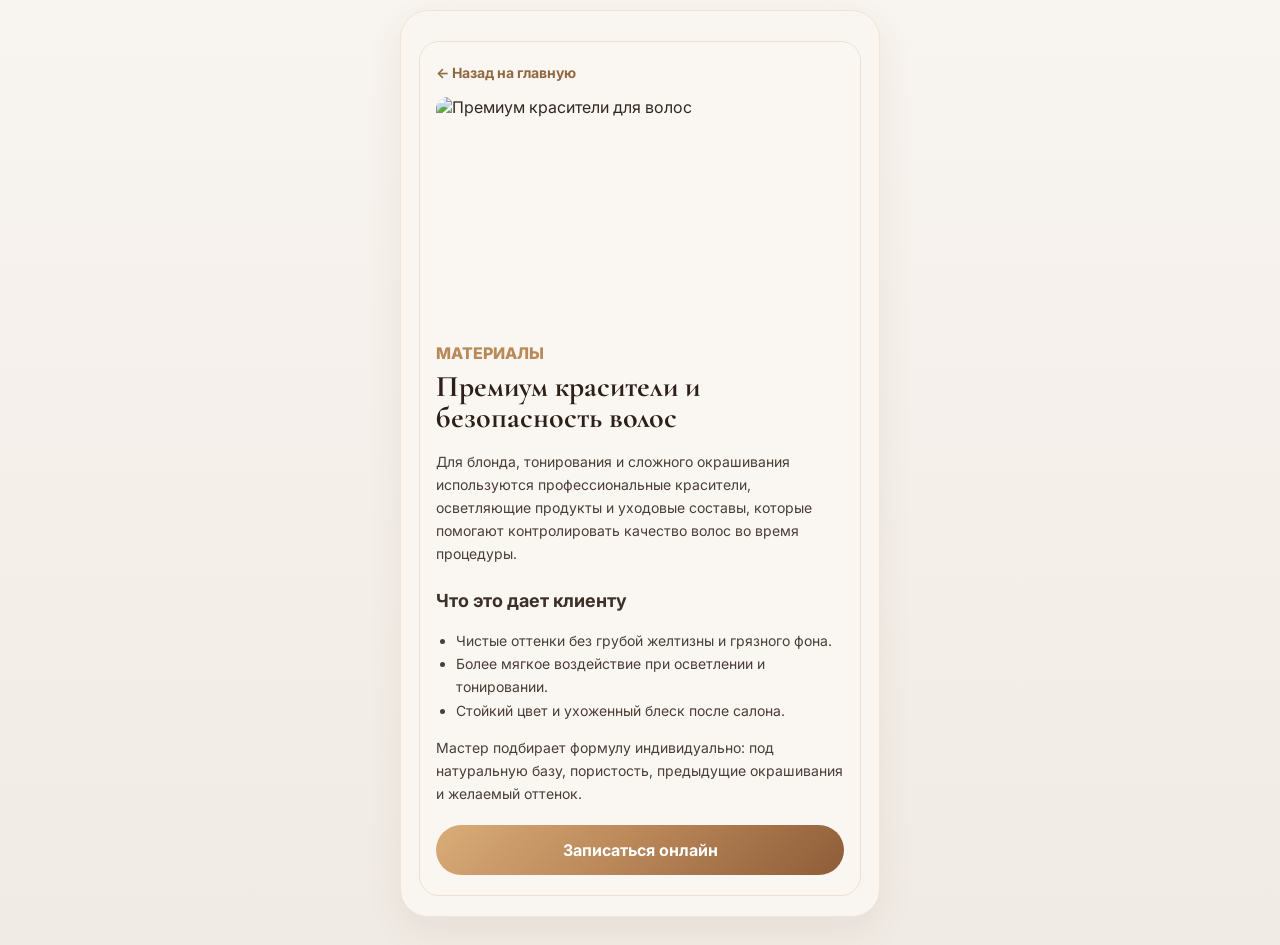
==== about/dyes/index.html @ 23b587bc "Add files via upload" ====
<!DOCTYPE html>
<html lang="ru">
<head>
  <meta charset="UTF-8" />
  <meta name="viewport" content="width=device-width, initial-scale=1.0" />
  <title>Премиум красители для волос в Уфе | Территория красоты</title>
  <meta name="description" content="В салоне «Территория красоты» используются профессиональные красители и уходы для безопасного блонда, тонирования и сложного окрашивания." />
  <link rel="preconnect" href="https://fonts.googleapis.com">
  <link rel="preconnect" href="https://fonts.gstatic.com" crossorigin>
  <link href="https://fonts.googleapis.com/css2?family=Inter:wght@400;500;600;700;800&family=Cormorant+Garamond:wght@500;600;700&display=swap" rel="stylesheet">
  <link rel="icon" type="image/png" href="../../assets/img/common/logo-mark.png">
  <script type="application/ld+json">
  {"@context":"https://schema.org","@type":"AboutPage","name":"Премиум красители и материалы","description":"Профессиональные материалы для окрашивания волос в салоне Территория красоты.","mainEntity":{"@type":"BeautySalon","name":"Территория красоты","makesOffer":[{"@type":"Offer","itemOffered":{"@type":"Service","name":"Безопасное окрашивание волос"}},{"@type":"Offer","itemOffered":{"@type":"Service","name":"Тонирование волос"}}]}}
  </script>
  <style>
    :root { --page:#f9f6f1; --text:#332823; --line:#eadfd4; --accent:#b98957; --accent-dark:#916840; --shadow:0 14px 36px rgba(98,72,49,.08); }
    *{box-sizing:border-box;} body{margin:0;font-family:Inter,sans-serif;background:linear-gradient(180deg,#f8f4ef,#f1ebe5);color:var(--text);} img{display:block;max-width:100%;}.shell{width:min(100%,500px);margin:0 auto;padding:10px 10px 28px;}.phone{background:var(--page);border:1px solid #eee4da;border-radius:28px;box-shadow:var(--shadow);overflow:hidden;min-height:calc(100vh - 20px);}.section{padding:30px 18px 20px;}.card{background:#faf7f2;border:1px solid var(--line);border-radius:20px;padding:20px 16px;}.back{display:inline-flex;color:var(--accent-dark);text-decoration:none;font-weight:700;font-size:14px;margin-bottom:16px;}.eyebrow{color:var(--accent);text-transform:uppercase;font-weight:800;font-size:16px;margin:0 0 8px;}h1{margin:0 0 16px;font-family:"Cormorant Garamond",serif;font-size:30px;line-height:1.06;color:#2d2019;}.content{font-size:14px;color:#4a3e37;line-height:1.65;}.content h2{font-size:18px;color:#3c3029;margin:20px 0 10px;}.content ul{padding-left:20px;}.btn{min-height:50px;border-radius:999px;display:flex;align-items:center;justify-content:center;margin-top:20px;padding:0 20px;color:#fff;background:linear-gradient(135deg,#d9ad78,#b98658 48%,#8e5d38);text-decoration:none;font-weight:700;}@media(max-width:480px){.shell{padding:0}.phone{border-radius:0;border-left:0;border-right:0}}
  </style>
</head>
<body><main class="shell"><div class="phone"><section class="section"><div class="card">
  <a href="../../index.html#about" class="back">← Назад на главную</a>
  <img src="../../assets/img/about/dyes.png" alt="Премиум красители для волос" style="width:100%;border-radius:12px;margin-bottom:16px;object-fit:cover;aspect-ratio:16/9;">
  <div class="eyebrow">Материалы</div>
  <h1>Премиум красители и безопасность волос</h1>
  <div class="content">
    <p>Для блонда, тонирования и сложного окрашивания используются профессиональные красители, осветляющие продукты и уходовые составы, которые помогают контролировать качество волос во время процедуры.</p>
    <h2>Что это дает клиенту</h2>
    <ul><li>Чистые оттенки без грубой желтизны и грязного фона.</li><li>Более мягкое воздействие при осветлении и тонировании.</li><li>Стойкий цвет и ухоженный блеск после салона.</li></ul>
    <p>Мастер подбирает формулу индивидуально: под натуральную базу, пористость, предыдущие окрашивания и желаемый оттенок.</p>
  </div>
  <a class="btn" href="https://yandex.ru/business/widget/request/company/125972859834" target="_blank" rel="noopener noreferrer">Записаться онлайн</a>
</div></section></div></main></body></html>
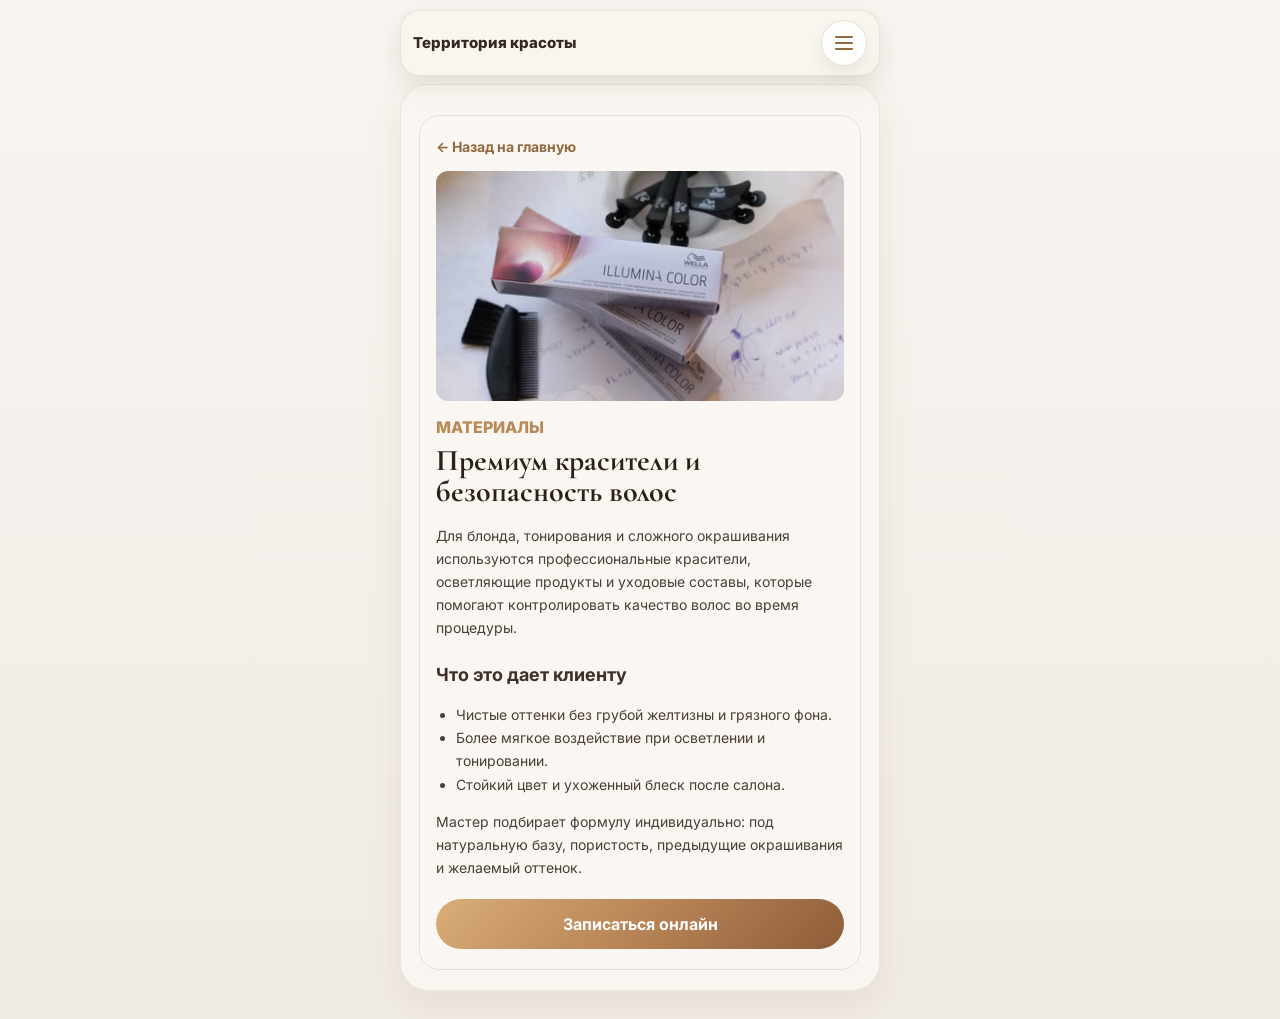
==== commit 6b08058d: "update 23.04 update 23.04 - правки текста, CEO и GEO, кнопки записаться" ====
--- a/about/dyes/index.html
+++ b/about/dyes/index.html
@@ -1,10 +1,10 @@
-<!DOCTYPE html>
+﻿<!DOCTYPE html>
 <html lang="ru">
 <head>
   <meta charset="UTF-8" />
   <meta name="viewport" content="width=device-width, initial-scale=1.0" />
-  <title>Премиум красители для волос в Уфе | Территория красоты</title>
-  <meta name="description" content="В салоне «Территория красоты» используются профессиональные красители и уходы для безопасного блонда, тонирования и сложного окрашивания." />
+  <title>Материалы для окрашивания волос в Уфе | Территория красоты</title>
+  <meta name="description" content="Какие материалы и уходы важны для блонда, тонирования и сложного окрашивания в студии «Территория красоты» в Уфе." />
   <link rel="preconnect" href="https://fonts.googleapis.com">
   <link rel="preconnect" href="https://fonts.gstatic.com" crossorigin>
   <link href="https://fonts.googleapis.com/css2?family=Inter:wght@400;500;600;700;800&family=Cormorant+Garamond:wght@500;600;700&display=swap" rel="stylesheet">
@@ -15,9 +15,1013 @@
   <style>
     :root { --page:#f9f6f1; --text:#332823; --line:#eadfd4; --accent:#b98957; --accent-dark:#916840; --shadow:0 14px 36px rgba(98,72,49,.08); }
     *{box-sizing:border-box;} body{margin:0;font-family:Inter,sans-serif;background:linear-gradient(180deg,#f8f4ef,#f1ebe5);color:var(--text);} img{display:block;max-width:100%;}.shell{width:min(100%,500px);margin:0 auto;padding:10px 10px 28px;}.phone{background:var(--page);border:1px solid #eee4da;border-radius:28px;box-shadow:var(--shadow);overflow:hidden;min-height:calc(100vh - 20px);}.section{padding:30px 18px 20px;}.card{background:#faf7f2;border:1px solid var(--line);border-radius:20px;padding:20px 16px;}.back{display:inline-flex;color:var(--accent-dark);text-decoration:none;font-weight:700;font-size:14px;margin-bottom:16px;}.eyebrow{color:var(--accent);text-transform:uppercase;font-weight:800;font-size:16px;margin:0 0 8px;}h1{margin:0 0 16px;font-family:"Cormorant Garamond",serif;font-size:30px;line-height:1.06;color:#2d2019;}.content{font-size:14px;color:#4a3e37;line-height:1.65;}.content h2{font-size:18px;color:#3c3029;margin:20px 0 10px;}.content ul{padding-left:20px;}.btn{min-height:50px;border-radius:999px;display:flex;align-items:center;justify-content:center;margin-top:20px;padding:0 20px;color:#fff;background:linear-gradient(135deg,#d9ad78,#b98658 48%,#8e5d38);text-decoration:none;font-weight:700;}@media(max-width:480px){.shell{padding:0}.phone{border-radius:0;border-left:0;border-right:0}}
+
+
+    .site-menu-toggle {
+      display: none;
+      width: 36px;
+      height: 36px;
+      border-radius: 50%;
+      border: 1px solid rgba(234, 223, 212, 0.96);
+      background: #fff;
+      color: var(--accent-dark);
+      place-items: center;
+      box-shadow: 0 8px 18px rgba(58, 39, 25, 0.10);
+      cursor: pointer;
+    }
+
+    .site-menu-toggle span,
+    .site-menu-toggle span::before,
+    .site-menu-toggle span::after {
+      display: block;
+      width: 18px;
+      height: 2px;
+      border-radius: 2px;
+      background: currentColor;
+      content: "";
+      position: relative;
+      transition: transform 0.2s ease, opacity 0.2s ease;
+    }
+
+    .site-menu-toggle span::before { position: absolute; top: -6px; }
+    .site-menu-toggle span::after { position: absolute; top: 6px; }
+
+    .site-menu-toggle[aria-expanded="true"] span { background: transparent; }
+    .site-menu-toggle[aria-expanded="true"] span::before { transform: translateY(6px) rotate(45deg); background: var(--accent-dark); }
+    .site-menu-toggle[aria-expanded="true"] span::after { transform: translateY(-6px) rotate(-45deg); background: var(--accent-dark); }
+
+    .mobile-menu {
+      position: fixed;
+      inset: 0;
+      z-index: 70;
+      display: flex;
+      align-items: flex-start;
+      justify-content: center;
+      padding: 82px 16px 18px;
+      background: rgba(36, 28, 24, 0.42);
+      backdrop-filter: blur(4px);
+      opacity: 0;
+      visibility: hidden;
+      transition: opacity 0.22s ease, visibility 0.22s ease;
+    }
+
+    .mobile-menu.open {
+      opacity: 1;
+      visibility: visible;
+    }
+
+    .mobile-menu-card {
+      width: min(100%, 430px);
+      padding: 12px;
+      border-radius: 18px;
+      border: 1px solid #efe2d7;
+      background: #fff;
+      box-shadow: 0 20px 44px rgba(56, 41, 31, 0.18);
+      transform: translateY(-12px);
+      transition: transform 0.22s ease;
+    }
+
+    .mobile-menu.open .mobile-menu-card { transform: translateY(0); }
+
+    .mobile-menu-card a {
+      display: flex;
+      align-items: center;
+      min-height: 42px;
+      padding: 10px 12px;
+      border-radius: 12px;
+      color: #3d3029;
+      text-decoration: none;
+      font-size: 15px;
+      font-weight: 700;
+      transition: background 0.2s ease;
+    }
+
+    .mobile-menu-card a:hover { background: #f8f2ec; }
+    .mobile-menu-card a.is-booking {
+      justify-content: center;
+      margin-top: 6px;
+      color: #fff;
+      background: linear-gradient(135deg, #d9ad78 0%, #b98658 48%, #8e5d38 100%);
+    }
+
+    .booking-dropdown {
+      position: fixed;
+      z-index: 95;
+      width: min(340px, calc(100vw - 24px));
+      padding: 12px;
+      border-radius: 18px;
+      border: 1px solid rgba(234, 223, 212, 0.96);
+      background: rgba(255, 252, 248, 0.98);
+      box-shadow: 0 22px 48px rgba(56, 41, 31, 0.20);
+      backdrop-filter: blur(14px);
+      opacity: 0;
+      visibility: hidden;
+      pointer-events: none;
+      transform: translateY(-8px) scale(0.98);
+      transition: opacity 0.18s ease, visibility 0.18s ease, transform 0.18s ease;
+    }
+
+    .booking-dropdown.open {
+      opacity: 1;
+      visibility: visible;
+      pointer-events: auto;
+      transform: translateY(0) scale(1);
+    }
+
+    .booking-primary,
+    .booking-option {
+      display: flex;
+      align-items: center;
+      gap: 10px;
+      min-height: 46px;
+      padding: 10px 12px;
+      border-radius: 14px;
+      color: #3d3029;
+      text-decoration: none;
+      font-size: 14px;
+      font-weight: 800;
+      transition: background 0.18s ease, transform 0.18s ease;
+    }
+
+    .booking-primary {
+      min-height: 52px;
+      color: #fff;
+      background: linear-gradient(135deg, #d9ad78 0%, #b98658 48%, #8e5d38 100%);
+      box-shadow: 0 10px 22px rgba(105, 71, 43, 0.18);
+    }
+
+    .booking-primary:hover,
+    .booking-option:hover {
+      transform: translateY(-1px);
+    }
+
+    .booking-option:hover { background: #f8f2ec; }
+
+    .booking-icon {
+      width: 28px;
+      height: 28px;
+      flex-shrink: 0;
+      display: grid;
+      place-items: center;
+      border-radius: 10px;
+      background: #fff;
+      border: 1px solid #efe2d7;
+    }
+
+    .booking-icon img {
+      width: 18px;
+      height: 18px;
+      object-fit: contain;
+    }
+
+    .booking-primary .booking-icon {
+      border-color: rgba(255,255,255,0.44);
+      background: rgba(255,255,255,0.18);
+    }
+
+    .booking-divider {
+      height: 1px;
+      margin: 10px 4px 8px;
+      background: #eadfd4;
+    }
+
+    .booking-caption {
+      margin: 0 4px 6px;
+      color: #8a7b71;
+      font-size: 12px;
+      font-weight: 700;
+    }
+
+    .site-book,
+    .sticky-cta button,
+    .mobile-menu-card button,
+    button.hero-btn {
+      font-family: inherit;
+      cursor: pointer;
+    }
+
+    button.site-book,
+    .sticky-cta button,
+    .mobile-menu-card button,
+    button.hero-btn {
+      border: 0;
+    }
+
+    .mobile-menu-card button {
+      width: 100%;
+      display: flex;
+      align-items: center;
+      min-height: 42px;
+      padding: 10px 12px;
+      border-radius: 12px;
+      color: #3d3029;
+      background: transparent;
+      text-align: left;
+      font-size: 15px;
+      font-weight: 700;
+      transition: background 0.2s ease;
+    }
+
+    .mobile-menu-card button:hover { background: #f8f2ec; }
+    .mobile-menu-card button.is-booking {
+      justify-content: center;
+      margin-top: 6px;
+      color: #fff;
+      background: linear-gradient(135deg, #d9ad78 0%, #b98658 48%, #8e5d38 100%);
+    }
+
+    @media (max-width: 480px) {
+      .booking-dropdown {
+        width: auto;
+        left: 12px !important;
+        right: 12px !important;
+        bottom: 78px !important;
+        top: auto !important;
+        border-radius: 20px;
+        padding: 12px;
+        transform: translateY(12px) scale(0.98);
+      }
+      .booking-dropdown.open { transform: translateY(0) scale(1); }
+      .booking-primary,
+      .booking-option { min-height: 48px; font-size: 15px; }
+    }
+    .site-header {
+      position: sticky;
+      top: 0;
+      z-index: 45;
+      display: grid;
+      grid-template-columns: auto minmax(0, 1fr) auto;
+      align-items: center;
+      gap: 10px;
+      margin-bottom: 8px;
+      padding: 9px 12px;
+      border: 1px solid rgba(234, 223, 212, 0.92);
+      border-radius: 20px;
+      background: rgba(249, 246, 241, 0.94);
+      box-shadow: 0 10px 24px rgba(64, 46, 32, 0.10);
+      backdrop-filter: blur(12px);
+    }
+
+    .site-brand {
+      display: inline-flex;
+      align-items: center;
+      gap: 8px;
+      min-width: 0;
+      color: #342821;
+      text-decoration: none;
+      font-weight: 800;
+      line-height: 1.05;
+    }
+
+    .site-brand img {
+      width: 32px;
+      height: 32px;
+      object-fit: contain;
+      flex-shrink: 0;
+    }
+
+    .site-brand span {
+      max-width: 118px;
+      font-size: 13px;
+    }
+
+    .site-nav {
+      display: flex;
+      justify-content: center;
+      gap: 4px;
+      min-width: 0;
+      overflow-x: auto;
+      scrollbar-width: none;
+    }
+
+    .site-nav::-webkit-scrollbar { display: none; }
+
+    .site-nav a {
+      flex: 0 0 auto;
+      padding: 7px 9px;
+      border-radius: 999px;
+      color: #594942;
+      text-decoration: none;
+      font-size: 12px;
+      font-weight: 700;
+      white-space: nowrap;
+      transition: background 0.2s ease, color 0.2s ease;
+    }
+
+    .site-nav a:hover {
+      color: #3d2c23;
+      background: #f1ebd8;
+    }
+
+    .site-book {
+      display: inline-flex;
+      align-items: center;
+      justify-content: center;
+      min-height: 36px;
+      padding: 0 12px;
+      border-radius: 999px;
+      color: #fff;
+      background: linear-gradient(135deg, #d9ad78 0%, #b98658 48%, #8e5d38 100%);
+      border: 1px solid rgba(255,244,230,0.45);
+      box-shadow: 0 8px 18px rgba(58, 39, 25, 0.14);
+      text-decoration: none;
+      font-size: 12px;
+      font-weight: 800;
+      white-space: nowrap;
+    }
+
+    .section,
+    .hero,
+    #about,
+    #works,
+    #testimonials,
+    #contacts,
+    #reviews {
+      scroll-margin-top: 96px;
+    }
+
+    /* Sticky header: mobile layout */
+    @media (max-width: 480px) {
+  
+    .site-menu-toggle {
+      display: none;
+      width: 36px;
+      height: 36px;
+      border-radius: 50%;
+      border: 1px solid rgba(234, 223, 212, 0.96);
+      background: #fff;
+      color: var(--accent-dark);
+      place-items: center;
+      box-shadow: 0 8px 18px rgba(58, 39, 25, 0.10);
+      cursor: pointer;
+    }
+
+    .site-menu-toggle span,
+    .site-menu-toggle span::before,
+    .site-menu-toggle span::after {
+      display: block;
+      width: 18px;
+      height: 2px;
+      border-radius: 2px;
+      background: currentColor;
+      content: "";
+      position: relative;
+      transition: transform 0.2s ease, opacity 0.2s ease;
+    }
+
+    .site-menu-toggle span::before { position: absolute; top: -6px; }
+    .site-menu-toggle span::after { position: absolute; top: 6px; }
+
+    .site-menu-toggle[aria-expanded="true"] span { background: transparent; }
+    .site-menu-toggle[aria-expanded="true"] span::before { transform: translateY(6px) rotate(45deg); background: var(--accent-dark); }
+    .site-menu-toggle[aria-expanded="true"] span::after { transform: translateY(-6px) rotate(-45deg); background: var(--accent-dark); }
+
+    .mobile-menu {
+      position: fixed;
+      inset: 0;
+      z-index: 70;
+      display: flex;
+      align-items: flex-start;
+      justify-content: center;
+      padding: 82px 16px 18px;
+      background: rgba(36, 28, 24, 0.42);
+      backdrop-filter: blur(4px);
+      opacity: 0;
+      visibility: hidden;
+      transition: opacity 0.22s ease, visibility 0.22s ease;
+    }
+
+    .mobile-menu.open {
+      opacity: 1;
+      visibility: visible;
+    }
+
+    .mobile-menu-card {
+      width: min(100%, 430px);
+      padding: 12px;
+      border-radius: 18px;
+      border: 1px solid #efe2d7;
+      background: #fff;
+      box-shadow: 0 20px 44px rgba(56, 41, 31, 0.18);
+      transform: translateY(-12px);
+      transition: transform 0.22s ease;
+    }
+
+    .mobile-menu.open .mobile-menu-card { transform: translateY(0); }
+
+    .mobile-menu-card a {
+      display: flex;
+      align-items: center;
+      min-height: 42px;
+      padding: 10px 12px;
+      border-radius: 12px;
+      color: #3d3029;
+      text-decoration: none;
+      font-size: 15px;
+      font-weight: 700;
+      transition: background 0.2s ease;
+    }
+
+    .mobile-menu-card a:hover { background: #f8f2ec; }
+    .mobile-menu-card a.is-booking {
+      justify-content: center;
+      margin-top: 6px;
+      color: #fff;
+      background: linear-gradient(135deg, #d9ad78 0%, #b98658 48%, #8e5d38 100%);
+    }
+
+    .booking-dropdown {
+      position: fixed;
+      z-index: 95;
+      width: min(340px, calc(100vw - 24px));
+      padding: 12px;
+      border-radius: 18px;
+      border: 1px solid rgba(234, 223, 212, 0.96);
+      background: rgba(255, 252, 248, 0.98);
+      box-shadow: 0 22px 48px rgba(56, 41, 31, 0.20);
+      backdrop-filter: blur(14px);
+      opacity: 0;
+      visibility: hidden;
+      pointer-events: none;
+      transform: translateY(-8px) scale(0.98);
+      transition: opacity 0.18s ease, visibility 0.18s ease, transform 0.18s ease;
+    }
+
+    .booking-dropdown.open {
+      opacity: 1;
+      visibility: visible;
+      pointer-events: auto;
+      transform: translateY(0) scale(1);
+    }
+
+    .booking-primary,
+    .booking-option {
+      display: flex;
+      align-items: center;
+      gap: 10px;
+      min-height: 46px;
+      padding: 10px 12px;
+      border-radius: 14px;
+      color: #3d3029;
+      text-decoration: none;
+      font-size: 14px;
+      font-weight: 800;
+      transition: background 0.18s ease, transform 0.18s ease;
+    }
+
+    .booking-primary {
+      min-height: 52px;
+      color: #fff;
+      background: linear-gradient(135deg, #d9ad78 0%, #b98658 48%, #8e5d38 100%);
+      box-shadow: 0 10px 22px rgba(105, 71, 43, 0.18);
+    }
+
+    .booking-primary:hover,
+    .booking-option:hover {
+      transform: translateY(-1px);
+    }
+
+    .booking-option:hover { background: #f8f2ec; }
+
+    .booking-icon {
+      width: 28px;
+      height: 28px;
+      flex-shrink: 0;
+      display: grid;
+      place-items: center;
+      border-radius: 10px;
+      background: #fff;
+      border: 1px solid #efe2d7;
+    }
+
+    .booking-icon img {
+      width: 18px;
+      height: 18px;
+      object-fit: contain;
+    }
+
+    .booking-primary .booking-icon {
+      border-color: rgba(255,255,255,0.44);
+      background: rgba(255,255,255,0.18);
+    }
+
+    .booking-divider {
+      height: 1px;
+      margin: 10px 4px 8px;
+      background: #eadfd4;
+    }
+
+    .booking-caption {
+      margin: 0 4px 6px;
+      color: #8a7b71;
+      font-size: 12px;
+      font-weight: 700;
+    }
+
+    .site-book,
+    .sticky-cta button,
+    .mobile-menu-card button,
+    button.hero-btn {
+      font-family: inherit;
+      cursor: pointer;
+    }
+
+    button.site-book,
+    .sticky-cta button,
+    .mobile-menu-card button,
+    button.hero-btn {
+      border: 0;
+    }
+
+    .mobile-menu-card button {
+      width: 100%;
+      display: flex;
+      align-items: center;
+      min-height: 42px;
+      padding: 10px 12px;
+      border-radius: 12px;
+      color: #3d3029;
+      background: transparent;
+      text-align: left;
+      font-size: 15px;
+      font-weight: 700;
+      transition: background 0.2s ease;
+    }
+
+    .mobile-menu-card button:hover { background: #f8f2ec; }
+    .mobile-menu-card button.is-booking {
+      justify-content: center;
+      margin-top: 6px;
+      color: #fff;
+      background: linear-gradient(135deg, #d9ad78 0%, #b98658 48%, #8e5d38 100%);
+    }
+
+    @media (max-width: 480px) {
+      .booking-dropdown {
+        width: auto;
+        left: 12px !important;
+        right: 12px !important;
+        bottom: 78px !important;
+        top: auto !important;
+        border-radius: 20px;
+        padding: 12px;
+        transform: translateY(12px) scale(0.98);
+      }
+      .booking-dropdown.open { transform: translateY(0) scale(1); }
+      .booking-primary,
+      .booking-option { min-height: 48px; font-size: 15px; }
+    }
+    .site-header {
+        grid-template-columns: minmax(0, 1fr) auto auto;
+        gap: 8px;
+        margin-bottom: 0;
+        padding: 8px 10px;
+        border-left: 0;
+        border-right: 0;
+        border-radius: 0;
+      }
+      .site-brand img {
+        width: 28px;
+        height: 28px;
+      }
+      .site-brand span {
+        max-width: 142px;
+        font-size: 12px;
+      }
+      .site-nav {
+        grid-column: 1 / -1;
+        justify-content: flex-start;
+        gap: 3px;
+        margin: 0 -2px;
+        padding-bottom: 1px;
+      }
+      .site-nav a {
+        padding: 6px 8px;
+        font-size: 12px;
+      }
+      .site-book {
+        min-height: 34px;
+        padding: 0 10px;
+        font-size: 12px;
+      }
+      .section,
+      .hero,
+      #about,
+      #works,
+      #testimonials,
+      #contacts,
+      #reviews {
+        scroll-margin-top: 92px;
+      }
+    }
+
+    @media (max-width: 480px) {
+  
+    .booking-dropdown {
+      position: fixed;
+      z-index: 95;
+      width: min(340px, calc(100vw - 24px));
+      padding: 12px;
+      border-radius: 18px;
+      border: 1px solid rgba(234, 223, 212, 0.96);
+      background: rgba(255, 252, 248, 0.98);
+      box-shadow: 0 22px 48px rgba(56, 41, 31, 0.20);
+      backdrop-filter: blur(14px);
+      opacity: 0;
+      visibility: hidden;
+      pointer-events: none;
+      transform: translateY(-8px) scale(0.98);
+      transition: opacity 0.18s ease, visibility 0.18s ease, transform 0.18s ease;
+    }
+
+    .booking-dropdown.open {
+      opacity: 1;
+      visibility: visible;
+      pointer-events: auto;
+      transform: translateY(0) scale(1);
+    }
+
+    .booking-primary,
+    .booking-option {
+      display: flex;
+      align-items: center;
+      gap: 10px;
+      min-height: 46px;
+      padding: 10px 12px;
+      border-radius: 14px;
+      color: #3d3029;
+      text-decoration: none;
+      font-size: 14px;
+      font-weight: 800;
+      transition: background 0.18s ease, transform 0.18s ease;
+    }
+
+    .booking-primary {
+      min-height: 52px;
+      color: #fff;
+      background: linear-gradient(135deg, #d9ad78 0%, #b98658 48%, #8e5d38 100%);
+      box-shadow: 0 10px 22px rgba(105, 71, 43, 0.18);
+    }
+
+    .booking-primary:hover,
+    .booking-option:hover {
+      transform: translateY(-1px);
+    }
+
+    .booking-option:hover { background: #f8f2ec; }
+
+    .booking-icon {
+      width: 28px;
+      height: 28px;
+      flex-shrink: 0;
+      display: grid;
+      place-items: center;
+      border-radius: 10px;
+      background: #fff;
+      border: 1px solid #efe2d7;
+    }
+
+    .booking-icon img {
+      width: 18px;
+      height: 18px;
+      object-fit: contain;
+    }
+
+    .booking-primary .booking-icon {
+      border-color: rgba(255,255,255,0.44);
+      background: rgba(255,255,255,0.18);
+    }
+
+    .booking-divider {
+      height: 1px;
+      margin: 10px 4px 8px;
+      background: #eadfd4;
+    }
+
+    .booking-caption {
+      margin: 0 4px 6px;
+      color: #8a7b71;
+      font-size: 12px;
+      font-weight: 700;
+    }
+
+    .site-book,
+    .sticky-cta button,
+    .mobile-menu-card button,
+    button.hero-btn {
+      font-family: inherit;
+      cursor: pointer;
+    }
+
+    button.site-book,
+    .sticky-cta button,
+    .mobile-menu-card button,
+    button.hero-btn {
+      border: 0;
+    }
+
+    .mobile-menu-card button {
+      width: 100%;
+      display: flex;
+      align-items: center;
+      min-height: 42px;
+      padding: 10px 12px;
+      border-radius: 12px;
+      color: #3d3029;
+      background: transparent;
+      text-align: left;
+      font-size: 15px;
+      font-weight: 700;
+      transition: background 0.2s ease;
+    }
+
+    .mobile-menu-card button:hover { background: #f8f2ec; }
+    .mobile-menu-card button.is-booking {
+      justify-content: center;
+      margin-top: 6px;
+      color: #fff;
+      background: linear-gradient(135deg, #d9ad78 0%, #b98658 48%, #8e5d38 100%);
+    }
+
+    @media (max-width: 480px) {
+      .booking-dropdown {
+        width: auto;
+        left: 12px !important;
+        right: 12px !important;
+        bottom: 78px !important;
+        top: auto !important;
+        border-radius: 20px;
+        padding: 12px;
+        transform: translateY(12px) scale(0.98);
+      }
+      .booking-dropdown.open { transform: translateY(0) scale(1); }
+      .booking-primary,
+      .booking-option { min-height: 48px; font-size: 15px; }
+    }
+    .site-header { grid-template-columns: minmax(0, 1fr) auto auto; }
+      .site-nav { display: none; }
+      .site-menu-toggle { display: grid; }
+    }
+
+    /* Booking dropdown: final rules */
+    .booking-dropdown {
+      position: fixed;
+      z-index: 95;
+      width: min(340px, calc(100vw - 24px));
+      padding: 12px;
+      border-radius: 18px;
+      border: 1px solid rgba(234, 223, 212, 0.96);
+      background: rgba(255, 252, 248, 0.98);
+      box-shadow: 0 22px 48px rgba(56, 41, 31, 0.20);
+      backdrop-filter: blur(14px);
+      opacity: 0;
+      visibility: hidden;
+      pointer-events: none;
+      transform: translateY(-8px) scale(0.98);
+      transition: opacity 0.18s ease, visibility 0.18s ease, transform 0.18s ease;
+    }
+
+    .booking-dropdown.open {
+      opacity: 1;
+      visibility: visible;
+      pointer-events: auto;
+      transform: translateY(0) scale(1);
+    }
+
+    .booking-primary,
+    .booking-option {
+      display: flex;
+      align-items: center;
+      gap: 10px;
+      min-height: 46px;
+      padding: 10px 12px;
+      border-radius: 14px;
+      color: #3d3029;
+      text-decoration: none;
+      font-size: 14px;
+      font-weight: 800;
+      transition: background 0.18s ease, transform 0.18s ease;
+    }
+
+    .booking-primary {
+      min-height: 52px;
+      color: #fff;
+      background: linear-gradient(135deg, #d9ad78 0%, #b98658 48%, #8e5d38 100%);
+      box-shadow: 0 10px 22px rgba(105, 71, 43, 0.18);
+    }
+
+    .booking-primary:hover,
+    .booking-option:hover { transform: translateY(-1px); }
+    .booking-option:hover { background: #f8f2ec; }
+
+    .booking-icon {
+      width: 28px;
+      height: 28px;
+      flex-shrink: 0;
+      display: grid;
+      place-items: center;
+      border-radius: 10px;
+      background: #fff;
+      border: 1px solid #efe2d7;
+    }
+
+    .booking-icon img {
+      width: 18px;
+      height: 18px;
+      object-fit: contain;
+    }
+
+    .booking-primary .booking-icon {
+      border-color: rgba(255,255,255,0.44);
+      background: rgba(255,255,255,0.18);
+    }
+
+    .booking-divider {
+      height: 1px;
+      margin: 10px 4px 8px;
+      background: #eadfd4;
+    }
+
+    .booking-caption {
+      margin: 0 4px 6px;
+      color: #8a7b71;
+      font-size: 12px;
+      font-weight: 700;
+    }
+
+    .site-book,
+    .sticky-cta button,
+    .mobile-menu-card button,
+    button.hero-btn {
+      font-family: inherit;
+      cursor: pointer;
+    }
+
+    button.site-book,
+    .sticky-cta button,
+    .mobile-menu-card button,
+    button.hero-btn { border: 0; }
+
+    .mobile-menu-card button {
+      width: 100%;
+      display: flex;
+      align-items: center;
+      min-height: 42px;
+      padding: 10px 12px;
+      border-radius: 12px;
+      color: #3d3029;
+      background: transparent;
+      text-align: left;
+      font-size: 15px;
+      font-weight: 700;
+      transition: background 0.2s ease;
+    }
+
+    .mobile-menu-card button:hover { background: #f8f2ec; }
+    .mobile-menu-card button.is-booking {
+      justify-content: center;
+      margin-top: 6px;
+      color: #fff;
+      background: linear-gradient(135deg, #d9ad78 0%, #b98658 48%, #8e5d38 100%);
+    }
+
+    @media (max-width: 480px) {
+      .booking-dropdown {
+        width: auto;
+        left: 12px !important;
+        right: 12px !important;
+        bottom: 78px !important;
+        top: auto !important;
+        border-radius: 20px;
+        padding: 12px;
+        transform: translateY(12px) scale(0.98);
+      }
+      .booking-dropdown.open { transform: translateY(0) scale(1); }
+      .booking-primary,
+      .booking-option { min-height: 48px; font-size: 15px; }
+    }
+
+    /* Header final: brand + menu only */
+    .site-header {
+      grid-template-columns: minmax(0, 1fr) auto !important;
+      align-items: center;
+      min-height: 58px;
+    }
+
+    .site-brand img,
+    .site-nav,
+    .site-book {
+      display: none !important;
+    }
+
+    .site-brand span {
+      max-width: none !important;
+      font-size: 15px !important;
+      font-weight: 800;
+    }
+
+    .site-menu-toggle {
+      display: grid !important;
+      width: 46px;
+      height: 46px;
+      border-radius: 50%;
+      background: rgba(255,255,255,0.86);
+      border: 1px solid rgba(234, 223, 212, 0.96);
+      box-shadow: 0 10px 18px rgba(64,46,32,0.08);
+    }
+
+    .service-page-booking {
+      width: 100%;
+      max-width: 100%;
+    }
+
+    @media (max-width: 480px) {
+      .site-header {
+        min-height: 54px;
+        padding: 8px 12px !important;
+      }
+      .site-brand span { font-size: 14px !important; }
+      .site-menu-toggle {
+        width: 44px;
+        height: 44px;
+      }
+    }
+  
+    /* Booking modal final behavior */
+    body.booking-open { overflow: hidden; }
+    body.booking-open::before {
+      content: "";
+      position: fixed;
+      inset: 0;
+      z-index: 90;
+      background: rgba(36, 28, 24, 0.42);
+      backdrop-filter: blur(3px);
+    }
+    .booking-dropdown {
+      left: 50% !important;
+      top: 50% !important;
+      right: auto !important;
+      bottom: auto !important;
+      width: min(360px, calc(100vw - 32px)) !important;
+      transform: translate(-50%, -46%) scale(0.98) !important;
+    }
+    .booking-dropdown.open {
+      transform: translate(-50%, -50%) scale(1) !important;
+    }
+    @media (max-width: 480px) {
+      .booking-dropdown {
+        left: 50% !important;
+        top: 50% !important;
+        right: auto !important;
+        bottom: auto !important;
+        width: min(360px, calc(100vw - 24px)) !important;
+      }
+    }
   </style>
 </head>
-<body><main class="shell"><div class="phone"><section class="section"><div class="card">
+<body>
+  <div class="booking-dropdown" id="bookingDropdown" aria-hidden="true">
+    <a class="booking-primary" href="https://yandex.ru/business/widget/request/company/125972859834" target="_blank" rel="noopener noreferrer">
+      <span class="booking-icon"><img src="../../assets/img/icons/yandex.png" alt=""></span>
+      <span>Записаться онлайн</span>
+    </a>
+    <div class="booking-divider"></div>
+    <div class="booking-caption">Или напишите нам</div>
+    <a class="booking-option" href="https://wa.me/79174193565" target="_blank" rel="noopener noreferrer">
+      <span class="booking-icon"><img src="../../assets/img/icons/whatsapp.png" alt=""></span>
+      <span>WhatsApp</span>
+    </a>
+    <a class="booking-option" href="https://t.me/makmarinaa" target="_blank" rel="noopener noreferrer">
+      <span class="booking-icon"><img src="../../assets/img/icons/telegram.png" alt=""></span>
+      <span>Telegram</span>
+    </a>
+    <a class="booking-option" href="https://max.ru/u/f9LHodD0cOJKBI7ZMu0eePMwZi3eCOuLe-_6oA2tgidVwVsTL77JQi6zJzo" target="_blank" rel="noopener noreferrer">
+      <span class="booking-icon"><img src="../../assets/img/icons/max.png" alt=""></span>
+      <span>MAX</span>
+    </a>
+    <a class="booking-option" href="https://instagram.com/mak.marina" target="_blank" rel="noopener noreferrer">
+      <span class="booking-icon"><img src="../../assets/img/icons/instagram.png" alt=""></span>
+      <span>Instagram</span>
+    </a>
+  </div>
+
+  <div class="mobile-menu" id="mobileMenu" aria-hidden="true">
+    <div class="mobile-menu-card">
+      <a href="../../index.html#about">О салоне</a>
+      <a href="../../index.html#works">Услуги</a>
+      <a href="../../index.html#testimonials">Отзывы</a>
+      <a href="../../index.html#contacts">Как нас найти</a>
+      <button class="is-booking" type="button" data-booking-toggle aria-expanded="false" aria-controls="bookingDropdown">Запись</button>
+    </div>
+  </div>
+<main class="shell">
+    <header class="site-header" aria-label="Основная навигация">
+      <a class="site-brand" href="../../index.html" aria-label="Территория красоты">
+        <img src="../../assets/img/common/logo-mark.png" alt="Логотип Территория красоты">
+        <span>Территория красоты</span>
+      </a>
+      <button class="site-menu-toggle" type="button" data-menu-toggle aria-label="Открыть меню" aria-expanded="false" aria-controls="mobileMenu"><span></span></button>
+    </header><div class="phone"><section class="section"><div class="card">
   <a href="../../index.html#about" class="back">← Назад на главную</a>
   <img src="../../assets/img/about/dyes.png" alt="Премиум красители для волос" style="width:100%;border-radius:12px;margin-bottom:16px;object-fit:cover;aspect-ratio:16/9;">
   <div class="eyebrow">Материалы</div>
@@ -29,4 +1033,101 @@
     <p>Мастер подбирает формулу индивидуально: под натуральную базу, пористость, предыдущие окрашивания и желаемый оттенок.</p>
   </div>
   <a class="btn" href="https://yandex.ru/business/widget/request/company/125972859834" target="_blank" rel="noopener noreferrer">Записаться онлайн</a>
-</div></section></div></main></body></html>
+</div></section></div></main>  <script>
+    (() => {
+      const menu = document.getElementById('mobileMenu');
+      const toggles = document.querySelectorAll('[data-menu-toggle]');
+      if (!menu || !toggles.length) return;
+
+      const setMenuState = isOpen => {
+        menu.classList.toggle('open', isOpen);
+        menu.setAttribute('aria-hidden', String(!isOpen));
+        document.body.classList.toggle('menu-open', isOpen);
+        toggles.forEach(toggle => toggle.setAttribute('aria-expanded', String(isOpen)));
+      };
+
+      toggles.forEach(toggle => {
+        toggle.addEventListener('click', () => setMenuState(!menu.classList.contains('open')));
+      });
+
+      menu.addEventListener('click', event => {
+        if (event.target === menu || event.target.closest('a')) setMenuState(false);
+      });
+
+      document.addEventListener('keydown', event => {
+        if (event.key === 'Escape' && menu.classList.contains('open')) setMenuState(false);
+      });
+    })();
+  </script>
+  <script>
+    (() => {
+      const dropdown = document.getElementById('bookingDropdown');
+      const toggles = document.querySelectorAll('[data-booking-toggle]');
+      if (!dropdown || !toggles.length) return;
+      let activeToggle = null;
+
+      const placeDropdown = toggle => {
+        if (window.matchMedia('(max-width: 480px)').matches) {
+          dropdown.style.left = '12px';
+          dropdown.style.right = '12px';
+          dropdown.style.top = 'auto';
+          dropdown.style.bottom = document.querySelector('.sticky-cta') ? '78px' : '16px';
+          return;
+        }
+
+        const rect = toggle.getBoundingClientRect();
+        const width = Math.min(340, window.innerWidth - 24);
+        let left = rect.right - width;
+        left = Math.max(12, Math.min(left, window.innerWidth - width - 12));
+        const top = Math.min(rect.bottom + 10, window.innerHeight - 12);
+        dropdown.style.width = width + 'px';
+        dropdown.style.left = left + 'px';
+        dropdown.style.right = 'auto';
+        dropdown.style.top = top + 'px';
+        dropdown.style.bottom = 'auto';
+      };
+
+      const setBookingState = (isOpen, toggle = activeToggle) => {
+        dropdown.classList.toggle('open', isOpen);
+        dropdown.setAttribute('aria-hidden', String(!isOpen));
+        document.body.classList.toggle('booking-open', isOpen);
+        toggles.forEach(item => item.setAttribute('aria-expanded', String(isOpen && item === toggle)));
+        activeToggle = isOpen ? toggle : null;
+        if (isOpen && toggle) placeDropdown(toggle);
+      };
+
+      toggles.forEach(toggle => {
+        toggle.addEventListener('click', event => {
+          event.preventDefault();
+          event.stopPropagation();
+          const mobileMenu = document.getElementById('mobileMenu');
+          if (mobileMenu && mobileMenu.contains(toggle)) {
+            mobileMenu.classList.remove('open');
+            mobileMenu.setAttribute('aria-hidden', 'true');
+            document.querySelectorAll('[data-menu-toggle]').forEach(item => item.setAttribute('aria-expanded', 'false'));
+          }
+          setBookingState(!(dropdown.classList.contains('open') && activeToggle === toggle), toggle);
+        });
+      });
+
+      dropdown.addEventListener('click', event => {
+        if (event.target.closest('a')) setBookingState(false);
+      });
+
+      document.addEventListener('click', event => {
+        if (!dropdown.classList.contains('open')) return;
+        if (dropdown.contains(event.target) || event.target.closest('[data-booking-toggle]')) return;
+        setBookingState(false);
+      });
+
+      document.addEventListener('keydown', event => {
+        if (event.key === 'Escape' && dropdown.classList.contains('open')) setBookingState(false);
+      });
+
+      window.addEventListener('resize', () => {
+        if (dropdown.classList.contains('open') && activeToggle) placeDropdown(activeToggle);
+      });
+    })();
+  </script>
+</body></html>
+
